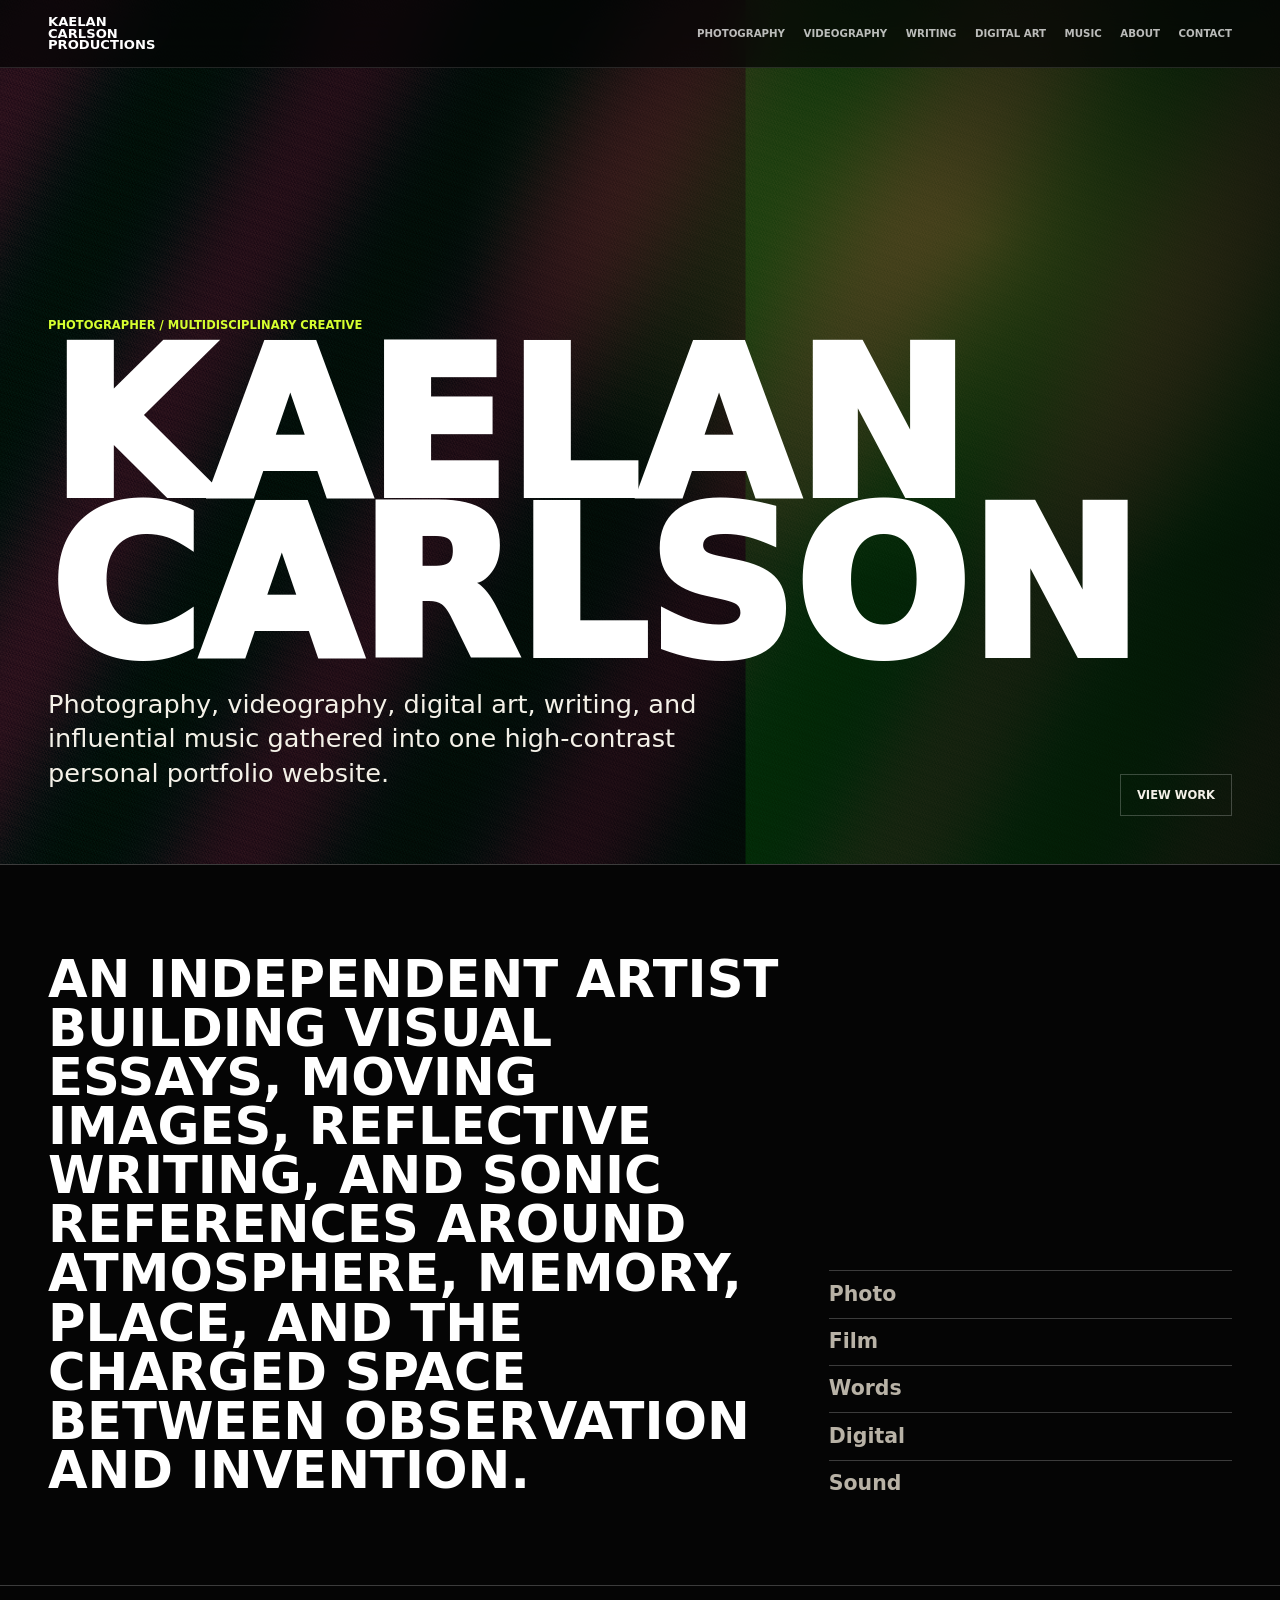
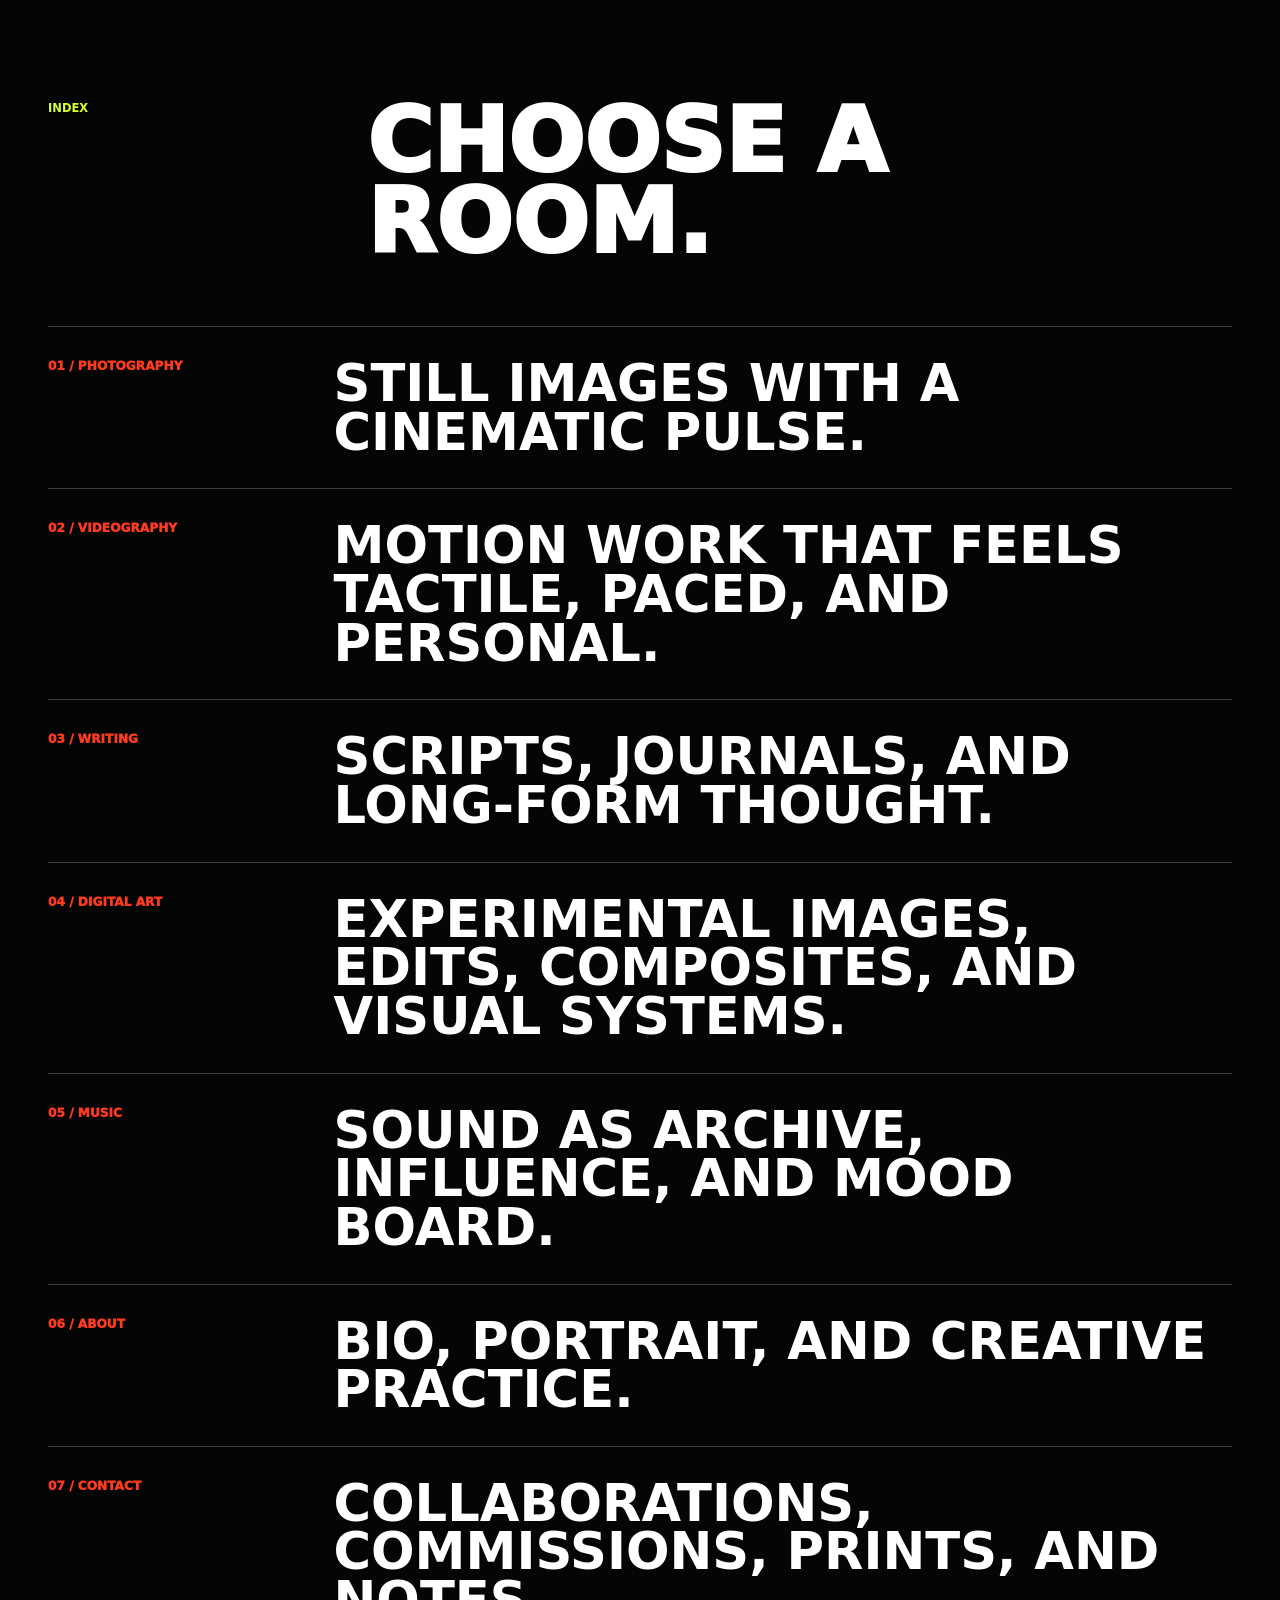
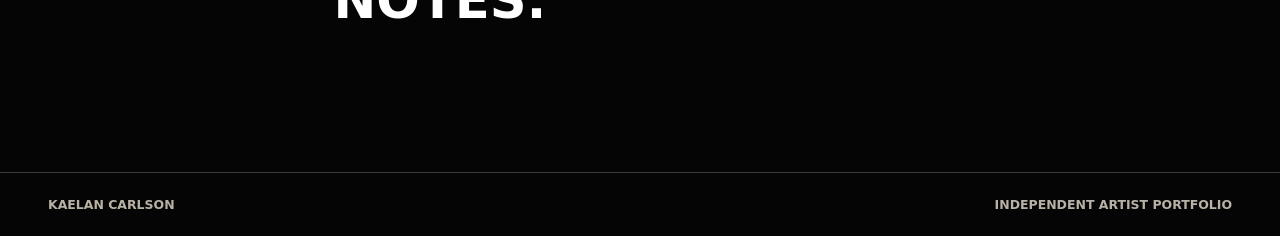
==== index.html @ 66acb4b5 "update" ====
<!doctype html>
<html lang="en">
  <head>
    <meta charset="utf-8" />
    <meta name="viewport" content="width=device-width, initial-scale=1" />
    <meta
      name="description"
      content="Portfolio of Kaelan Carlson, a photographer and multidisciplinary creative working across photography, videography, writing, and digital art."
    />
    <title>Kaelan Carlson | Portfolio</title>
    <link rel="preload" href="assets/hero.png" as="image" />
    <link rel="stylesheet" href="styles.css" />
  </head>
  <body>
    <header class="site-header" data-header>
      <a class="brand" href="index.html" aria-label="Kaelan Carlson Productions home">
        <span>Kaelan</span>
        <span>Carlson</span>
        <span>Productions</span>
      </a>
      <button class="menu-button" type="button" aria-expanded="false" aria-controls="site-nav" data-menu-button>
        <span></span>
        <span></span>
      </button>
      <nav class="site-nav" id="site-nav" data-nav>
        <a href="photography.html">Photography</a>
        <a href="videography.html">Videography</a>
        <a href="writing.html">Writing</a>
        <a href="digital-art.html">Digital Art</a>
        <a href="spotify.html">Music</a>
        <a href="about.html">About</a>
        <a href="contact.html">Contact</a>
      </nav>
    </header>

    <main>
      <section class="hero" aria-labelledby="hero-title">
        <div class="hero-image" aria-hidden="true"></div>
        <div class="hero-copy">
          <p class="kicker">Photographer / multidisciplinary creative</p>
          <h1 id="hero-title">Kaelan Carlson</h1>
          <p>
            Photography, videography, digital art, writing, and influential music gathered into one high-contrast personal portfolio website.
          </p>
        </div>
        <a class="scroll-cue" href="photography.html">View work</a>
      </section>

      <section class="intro-grid" aria-label="Creative overview">
        <p>
          An independent artist building visual essays, moving images, reflective writing, and sonic references
          around atmosphere, memory, place, and the charged space between observation and invention.
        </p>
        <div class="stat-line">
          <span>Photo</span>
          <span>Film</span>
          <span>Words</span>
          <span>Digital</span>
          <span>Sound</span>
        </div>
      </section>

      <section class="work-section" aria-labelledby="work-index-title">
        <div class="section-heading">
          <p class="kicker">Index</p>
          <h2 id="work-index-title">Choose a room.</h2>
        </div>
        <div class="page-index">
          <a href="photography.html">
            <span>01 / Photography</span>
            <strong>Still images with a cinematic pulse.</strong>
          </a>
          <a href="videography.html">
            <span>02 / Videography</span>
            <strong>Motion work that feels tactile, paced, and personal.</strong>
          </a>
          <a href="writing.html">
            <span>03 / Writing</span>
            <strong>Scripts, journals, and long-form thought.</strong>
          </a>
          <a href="digital-art.html">
            <span>04 / Digital Art</span>
            <strong>Experimental images, edits, composites, and visual systems.</strong>
          </a>
          <a href="spotify.html">
            <span>05 / Music</span>
            <strong>Sound as archive, influence, and mood board.</strong>
          </a>
          <a href="about.html">
            <span>06 / About</span>
            <strong>Bio, portrait, and creative practice.</strong>
          </a>
          <a href="contact.html">
            <span>07 / Contact</span>
            <strong>Collaborations, commissions, prints, and notes.</strong>
          </a>
        </div>
      </section>
    </main>

    <footer>
      <span>Kaelan Carlson</span>
      <span>Independent artist portfolio</span>
    </footer>

    <script src="script.js"></script>
  </body>
</html>
---- styles.css ----
:root {
  --black: #050505;
  --ink: #111111;
  --paper: #f4f1e8;
  --white: #ffffff;
  --muted: #b8b2a6;
  --acid: #d6ff2f;
  --signal: #ff3b1f;
  --blue: #2c6fff;
  --line: rgba(255, 255, 255, 0.22);
  --max: 1440px;
}

* {
  box-sizing: border-box;
}

html {
  scroll-behavior: smooth;
}

body {
  margin: 0;
  background: var(--black);
  color: var(--white);
  font-family:
    Inter, ui-sans-serif, system-ui, -apple-system, BlinkMacSystemFont, "Segoe UI", sans-serif;
  letter-spacing: 0;
}

img {
  display: block;
  max-width: 100%;
}

a {
  color: inherit;
  text-decoration: none;
}

.site-header {
  align-items: center;
  backdrop-filter: blur(18px);
  background: rgba(5, 5, 5, 0.72);
  border-bottom: 1px solid rgba(255, 255, 255, 0.12);
  display: flex;
  gap: 2rem;
  justify-content: space-between;
  left: 0;
  padding: 1rem clamp(1rem, 4vw, 3rem);
  position: fixed;
  right: 0;
  top: 0;
  z-index: 20;
}

.brand {
  display: grid;
  font-size: 0.82rem;
  font-weight: 900;
  line-height: 0.88;
  position: relative;
  text-transform: uppercase;
  z-index: 2;
}

.site-nav {
  align-items: center;
  display: flex;
  gap: clamp(0.7rem, 1.45vw, 1.45rem);
  font-size: clamp(0.64rem, 0.72vw, 0.72rem);
  font-weight: 800;
  text-transform: uppercase;
}

.site-nav a {
  opacity: 0.72;
}

.site-nav a:hover,
.site-nav a:focus-visible,
.site-nav a[aria-current="page"] {
  color: var(--acid);
  opacity: 1;
}

.menu-button {
  align-items: center;
  background: transparent;
  border: 0;
  color: var(--white);
  display: none;
  height: 2.75rem;
  justify-content: center;
  padding: 0;
  position: relative;
  width: 2.75rem;
  z-index: 2;
}

.menu-button span {
  background: currentColor;
  display: block;
  height: 2px;
  position: absolute;
  transition: transform 180ms ease;
  width: 1.4rem;
}

.menu-button span:last-child {
  transform: translateY(0.45rem);
}

.menu-button[aria-expanded="true"] span:first-child {
  transform: rotate(45deg);
}

.menu-button[aria-expanded="true"] span:last-child {
  transform: rotate(-45deg);
}

.hero {
  align-items: end;
  display: grid;
  min-height: 96vh;
  overflow: hidden;
  padding: clamp(6rem, 12vw, 10rem) clamp(1rem, 4vw, 3rem) clamp(1.5rem, 4vw, 3rem);
  position: relative;
}

.hero-image {
  background:
    linear-gradient(90deg, rgba(5, 5, 5, 0.2), rgba(5, 5, 5, 0.82)),
    url("assets/hero.png") center / cover;
  inset: 0;
  position: absolute;
  transform: scale(1.02);
}

.hero-copy {
  max-width: min(86rem, 100%);
  position: relative;
  z-index: 1;
}

.kicker,
.label {
  color: var(--acid);
  font-size: 0.72rem;
  font-weight: 900;
  margin: 0 0 1rem;
  text-transform: uppercase;
}

h1,
h2,
h3,
p {
  margin-top: 0;
}

h1 {
  font-size: clamp(4.3rem, 16vw, 15.8rem);
  font-weight: 950;
  letter-spacing: 0;
  line-height: 0.78;
  margin-bottom: 1.2rem;
  max-width: 10ch;
  text-transform: uppercase;
}

.hero-copy p:last-child {
  color: var(--paper);
  font-size: clamp(1.05rem, 2vw, 1.65rem);
  line-height: 1.35;
  max-width: 42rem;
}

.scroll-cue {
  align-self: end;
  border: 1px solid var(--line);
  bottom: clamp(1.5rem, 4vw, 3rem);
  color: var(--paper);
  font-size: 0.72rem;
  font-weight: 900;
  padding: 0.8rem 1rem;
  position: absolute;
  right: clamp(1rem, 4vw, 3rem);
  text-transform: uppercase;
  z-index: 1;
}

.page-hero {
  display: grid;
  margin-inline: auto;
  max-width: var(--max);
  min-height: 64vh;
  padding: clamp(7rem, 13vw, 12rem) clamp(1rem, 4vw, 3rem) clamp(3rem, 8vw, 7rem);
}

.page-hero h1 {
  align-self: end;
  font-size: clamp(3.6rem, 12vw, 12rem);
  max-width: 11ch;
}

.light-page {
  background: var(--paper);
  color: var(--black);
  max-width: none;
}

.intro-grid {
  border-bottom: 1px solid var(--line);
  border-top: 1px solid var(--line);
  display: grid;
  gap: 2rem;
  grid-template-columns: minmax(0, 1.3fr) minmax(18rem, 0.7fr);
  margin-inline: auto;
  max-width: var(--max);
  padding: clamp(2.5rem, 7vw, 6rem) clamp(1rem, 4vw, 3rem);
}

.intro-grid p {
  font-size: clamp(1.55rem, 4vw, 4.7rem);
  font-weight: 900;
  line-height: 0.96;
  margin: 0;
  text-transform: uppercase;
}

.stat-line {
  align-content: end;
  display: grid;
  gap: 0.75rem;
}

.stat-line span {
  border-top: 1px solid var(--line);
  color: var(--muted);
  font-size: clamp(1rem, 1.6vw, 1.4rem);
  font-weight: 800;
  padding-top: 0.65rem;
}

.work-section,
.spotify-section,
.about-section,
.contact-section {
  margin-inline: auto;
  max-width: var(--max);
  padding: clamp(4rem, 9vw, 8rem) clamp(1rem, 4vw, 3rem);
}

.page-section {
  padding-top: clamp(2.5rem, 6vw, 5rem);
}

.invert {
  background: var(--paper);
  color: var(--black);
  max-width: none;
}

.invert > * {
  margin-inline: auto;
  max-width: calc(var(--max) - 6rem);
}

.section-heading {
  display: grid;
  gap: 1rem;
  grid-template-columns: minmax(10rem, 0.35fr) minmax(0, 1fr);
  margin-bottom: clamp(2rem, 5vw, 4rem);
}

.section-heading h2,
.contact-section h2,
.about-copy h2 {
  font-size: clamp(2.25rem, 7vw, 7.4rem);
  font-weight: 950;
  line-height: 0.9;
  margin: 0;
  text-transform: uppercase;
}

.feature-panel {
  align-items: end;
  display: grid;
  gap: clamp(1rem, 4vw, 3rem);
  grid-template-columns: minmax(0, 1.2fr) minmax(20rem, 0.8fr);
}

.feature-panel.image-right {
  grid-template-columns: minmax(20rem, 0.8fr) minmax(0, 1.2fr);
}

.feature-panel img,
.writing-layout img,
.portrait-frame img {
  aspect-ratio: 16 / 11;
  height: 100%;
  object-fit: cover;
  width: 100%;
}

.feature-panel h2,
.feature-panel h3 {
  font-size: clamp(1.7rem, 4vw, 4.5rem);
  font-weight: 950;
  line-height: 0.94;
  margin-bottom: 1rem;
  text-transform: uppercase;
}

.feature-panel p:not(.label),
.about-copy p {
  color: color-mix(in srgb, currentColor 72%, transparent);
  font-size: clamp(1rem, 1.35vw, 1.22rem);
  line-height: 1.6;
}

.photo-gallery-section {
  margin-inline: auto;
  max-width: min(1800px, 100%);
  padding: clamp(3rem, 7vw, 7rem) clamp(0.75rem, 3vw, 2rem) clamp(5rem, 9vw, 8rem);
}

.photo-masonry {
  column-count: 4;
  column-gap: clamp(0.65rem, 1.4vw, 1rem);
}

.photo-card {
  background: var(--ink);
  border: 1px solid rgba(255, 255, 255, 0.16);
  break-inside: avoid;
  margin: 0 0 clamp(0.65rem, 1.4vw, 1rem);
  overflow: hidden;
}

.photo-card a {
  display: block;
}

.photo-card img {
  height: auto;
  transition:
    filter 180ms ease,
    transform 220ms ease;
  width: 100%;
}

.photo-card a:hover img,
.photo-card a:focus-visible img {
  filter: contrast(1.08);
  transform: scale(1.015);
}

.photo-card.is-empty {
  align-items: end;
  aspect-ratio: var(--ratio, 1 / 1);
  border-style: dashed;
  color: var(--muted);
  display: grid;
  padding: 0.75rem;
}

.photo-card.is-empty span {
  color: var(--acid);
  font-size: 0.72rem;
  font-weight: 950;
  text-transform: uppercase;
}

.writing-layout {
  display: grid;
  gap: clamp(1rem, 4vw, 3rem);
  grid-template-columns: minmax(0, 0.92fr) minmax(20rem, 1.08fr);
}

.writing-list {
  display: grid;
}

.writing-list article,
.music-grid article {
  border-top: 1px solid var(--line);
  padding: 1.25rem 0;
}

.writing-list span,
.music-grid span {
  color: var(--signal);
  display: block;
  font-size: 0.75rem;
  font-weight: 950;
  margin-bottom: 0.75rem;
  text-transform: uppercase;
}

.writing-list h3,
.writing-list h2,
.music-grid h2,
.music-grid h3 {
  font-size: clamp(1.35rem, 2.4vw, 2.65rem);
  font-weight: 950;
  line-height: 1;
  margin: 0;
  text-transform: uppercase;
}

.art-grid {
  display: grid;
  gap: clamp(0.75rem, 2vw, 1.25rem);
  grid-template-columns: repeat(3, minmax(0, 1fr));
}

.art-grid article {
  background: var(--ink);
  border: 1px solid var(--line);
  overflow: hidden;
  position: relative;
}

.art-grid article:first-child {
  grid-column: span 2;
  grid-row: span 2;
}

.art-grid img {
  aspect-ratio: 1;
  height: 100%;
  object-fit: cover;
  width: 100%;
}

.art-grid span {
  background: var(--black);
  color: var(--acid);
  font-size: 0.72rem;
  font-weight: 950;
  left: 0.75rem;
  line-height: 1;
  padding: 0.45rem 0.5rem;
  position: absolute;
  text-transform: uppercase;
  top: 0.75rem;
}

.page-index {
  display: grid;
}

.page-index a {
  border-top: 1px solid var(--line);
  display: grid;
  gap: 1rem;
  grid-template-columns: minmax(10rem, 0.3fr) minmax(0, 1fr);
  padding: clamp(1rem, 3vw, 2rem) 0;
}

.page-index span {
  color: var(--signal);
  font-size: 0.76rem;
  font-weight: 950;
  text-transform: uppercase;
}

.page-index strong {
  font-size: clamp(1.7rem, 4vw, 4.8rem);
  line-height: 0.95;
  text-transform: uppercase;
}

.page-index a:hover strong,
.page-index a:focus-visible strong {
  color: var(--acid);
}

.spotify-section {
  border-top: 1px solid var(--line);
}

.music-grid {
  display: grid;
  gap: 1rem;
  grid-template-columns: repeat(3, minmax(0, 1fr));
}

.music-grid article {
  background: var(--white);
  color: var(--black);
  min-height: 22rem;
  padding: 1.25rem;
  position: relative;
}

.music-grid a {
  border-top: 1px solid rgba(0, 0, 0, 0.22);
  bottom: 1.25rem;
  color: var(--blue);
  font-size: 0.78rem;
  font-weight: 950;
  left: 1.25rem;
  padding-top: 0.8rem;
  position: absolute;
  right: 1.25rem;
  text-transform: uppercase;
}

.spotify-library {
  display: grid;
  gap: clamp(3rem, 7vw, 6rem);
}

.spotify-group {
  display: grid;
  gap: clamp(1.25rem, 3vw, 2.5rem);
  grid-template-columns: minmax(10rem, 0.35fr) minmax(0, 1fr);
}

.spotify-group h2 {
  font-size: clamp(2.25rem, 7vw, 7rem);
  font-weight: 950;
  line-height: 0.9;
  margin: 0;
  text-transform: uppercase;
}

.spotify-links {
  display: grid;
  gap: 0.8rem;
  grid-template-columns: repeat(5, minmax(0, 1fr));
}

.spotify-links.compact {
  grid-template-columns: repeat(5, minmax(0, 1fr));
}

.spotify-links a {
  aspect-ratio: 1;
  background: var(--white);
  color: var(--black);
  display: grid;
  min-width: 0;
  padding: 1rem;
  position: relative;
}

.spotify-links a:hover,
.spotify-links a:focus-visible {
  background: var(--acid);
}

.spotify-links span {
  color: var(--signal);
  font-size: 0.7rem;
  font-weight: 950;
  text-transform: uppercase;
}

.spotify-links strong {
  align-self: end;
  font-size: clamp(1rem, 1.8vw, 1.9rem);
  line-height: 0.95;
  overflow-wrap: anywhere;
  text-transform: uppercase;
}

.spotify-cover-grid {
  display: grid;
  gap: clamp(0.8rem, 1.8vw, 1.15rem);
  grid-template-columns: repeat(5, minmax(0, 1fr));
}

.spotify-cover-grid a {
  background: var(--white);
  color: var(--black);
  display: grid;
  gap: 0.8rem;
  min-width: 0;
  padding: 0.7rem;
}

.spotify-cover-grid a:hover,
.spotify-cover-grid a:focus-visible {
  background: var(--acid);
}

.spotify-cover-grid img {
  aspect-ratio: 1;
  height: auto;
  object-fit: cover;
  width: 100%;
}

.spotify-cover-grid span {
  color: var(--signal);
  font-size: 0.7rem;
  font-weight: 950;
  text-transform: uppercase;
}

.spotify-cover-grid strong {
  font-size: clamp(1rem, 1.45vw, 1.5rem);
  line-height: 0.95;
  overflow-wrap: anywhere;
  text-transform: uppercase;
}

.youtube-grid {
  display: grid;
  gap: clamp(0.8rem, 1.8vw, 1.15rem);
  grid-template-columns: repeat(2, minmax(0, 1fr));
}

.youtube-grid a {
  background: var(--white);
  color: var(--black);
  display: grid;
  gap: 0.8rem;
  min-width: 0;
  padding: 0.7rem;
}

.youtube-grid a:hover,
.youtube-grid a:focus-visible {
  background: var(--acid);
}

.youtube-thumbnail {
  aspect-ratio: 7 / 5;
  background: var(--black);
  overflow: hidden;
}

.youtube-thumbnail img {
  height: 100%;
  object-fit: cover;
  width: 100%;
}

.video-placeholder {
  align-items: end;
  background:
    linear-gradient(135deg, rgba(214, 255, 47, 0.88), transparent 38%),
    linear-gradient(315deg, rgba(255, 59, 31, 0.84), transparent 42%),
    var(--black);
  display: grid;
  padding: 0.75rem;
}

.video-placeholder span {
  color: var(--white);
}

.youtube-grid span {
  color: var(--signal);
  font-size: 0.7rem;
  font-weight: 950;
  text-transform: uppercase;
}

.youtube-grid strong {
  font-size: clamp(1rem, 1.45vw, 1.5rem);
  line-height: 0.95;
  overflow-wrap: anywhere;
  text-transform: uppercase;
}

.about-section {
  align-items: center;
  border-top: 1px solid var(--line);
  display: grid;
  gap: clamp(1.5rem, 5vw, 5rem);
  grid-template-columns: minmax(0, 0.78fr) minmax(20rem, 1.22fr);
}

.portrait-frame {
  background: var(--paper);
  padding: clamp(0.8rem, 2vw, 1.4rem);
}

.portrait-frame img {
  aspect-ratio: 4 / 5;
}

.contact-section {
  min-height: 74vh;
}

.standalone-contact {
  align-content: end;
  display: grid;
  min-height: calc(100vh - 4rem);
  padding-top: clamp(7rem, 13vw, 12rem);
}

.contact-section h2 {
  max-width: 13ch;
}

.standalone-contact h1 {
  font-size: clamp(3rem, 9vw, 9.5rem);
  max-width: 13ch;
}

.contact-actions {
  display: grid;
  gap: 0;
  margin-top: clamp(2rem, 6vw, 5rem);
}

.contact-actions a {
  border-top: 1px solid var(--line);
  font-size: clamp(1.4rem, 4vw, 4.6rem);
  font-weight: 950;
  line-height: 0.95;
  overflow-wrap: anywhere;
  padding: 1rem 0;
  text-transform: uppercase;
}

.contact-actions a:hover,
.contact-actions a:focus-visible {
  color: var(--acid);
}

footer {
  border-top: 1px solid var(--line);
  color: var(--muted);
  display: flex;
  font-size: 0.78rem;
  font-weight: 800;
  justify-content: space-between;
  padding: 1.5rem clamp(1rem, 4vw, 3rem);
  text-transform: uppercase;
}

@media (max-width: 860px) {
  .menu-button {
    display: inline-flex;
  }

  .site-nav {
    background: var(--black);
    border-bottom: 1px solid var(--line);
    display: grid;
    gap: 0;
    left: 0;
    padding: 4.6rem 1rem 1rem;
    position: fixed;
    right: 0;
    top: 0;
    transform: translateY(-110%);
    transition: transform 220ms ease;
    z-index: 1;
  }

  .site-nav.is-open {
    transform: translateY(0);
  }

  .site-nav a {
    border-top: 1px solid var(--line);
    font-size: 1.25rem;
    padding: 1rem 0;
  }

  .intro-grid,
  .section-heading,
  .page-index a,
  .feature-panel,
  .feature-panel.image-right,
  .writing-layout,
  .about-section {
    grid-template-columns: 1fr;
  }

  .feature-panel.image-right img {
    order: -1;
  }

  .music-grid {
    grid-template-columns: 1fr;
  }

  .spotify-group {
    grid-template-columns: 1fr;
  }

  .spotify-links,
  .spotify-links.compact,
  .spotify-cover-grid,
  .youtube-grid {
    grid-template-columns: repeat(2, minmax(0, 1fr));
  }

  .art-grid {
    grid-template-columns: repeat(2, minmax(0, 1fr));
  }

  .music-grid article {
    min-height: 17rem;
  }

  .photo-masonry {
    column-count: 2;
  }

  .scroll-cue {
    display: none;
  }
}

@media (max-width: 540px) {
  .hero {
    min-height: 92vh;
  }

  h1 {
    font-size: clamp(3.7rem, 22vw, 6.8rem);
  }

  .contact-actions a {
    font-size: clamp(1.16rem, 9vw, 2.9rem);
  }

  .art-grid {
    grid-template-columns: 1fr;
  }

  .photo-masonry {
    column-count: 1;
  }

  .spotify-links,
  .spotify-links.compact,
  .spotify-cover-grid,
  .youtube-grid {
    grid-template-columns: 1fr;
  }

  .art-grid article:first-child {
    grid-column: auto;
    grid-row: auto;
  }

  footer {
    display: grid;
    gap: 0.5rem;
  }
}
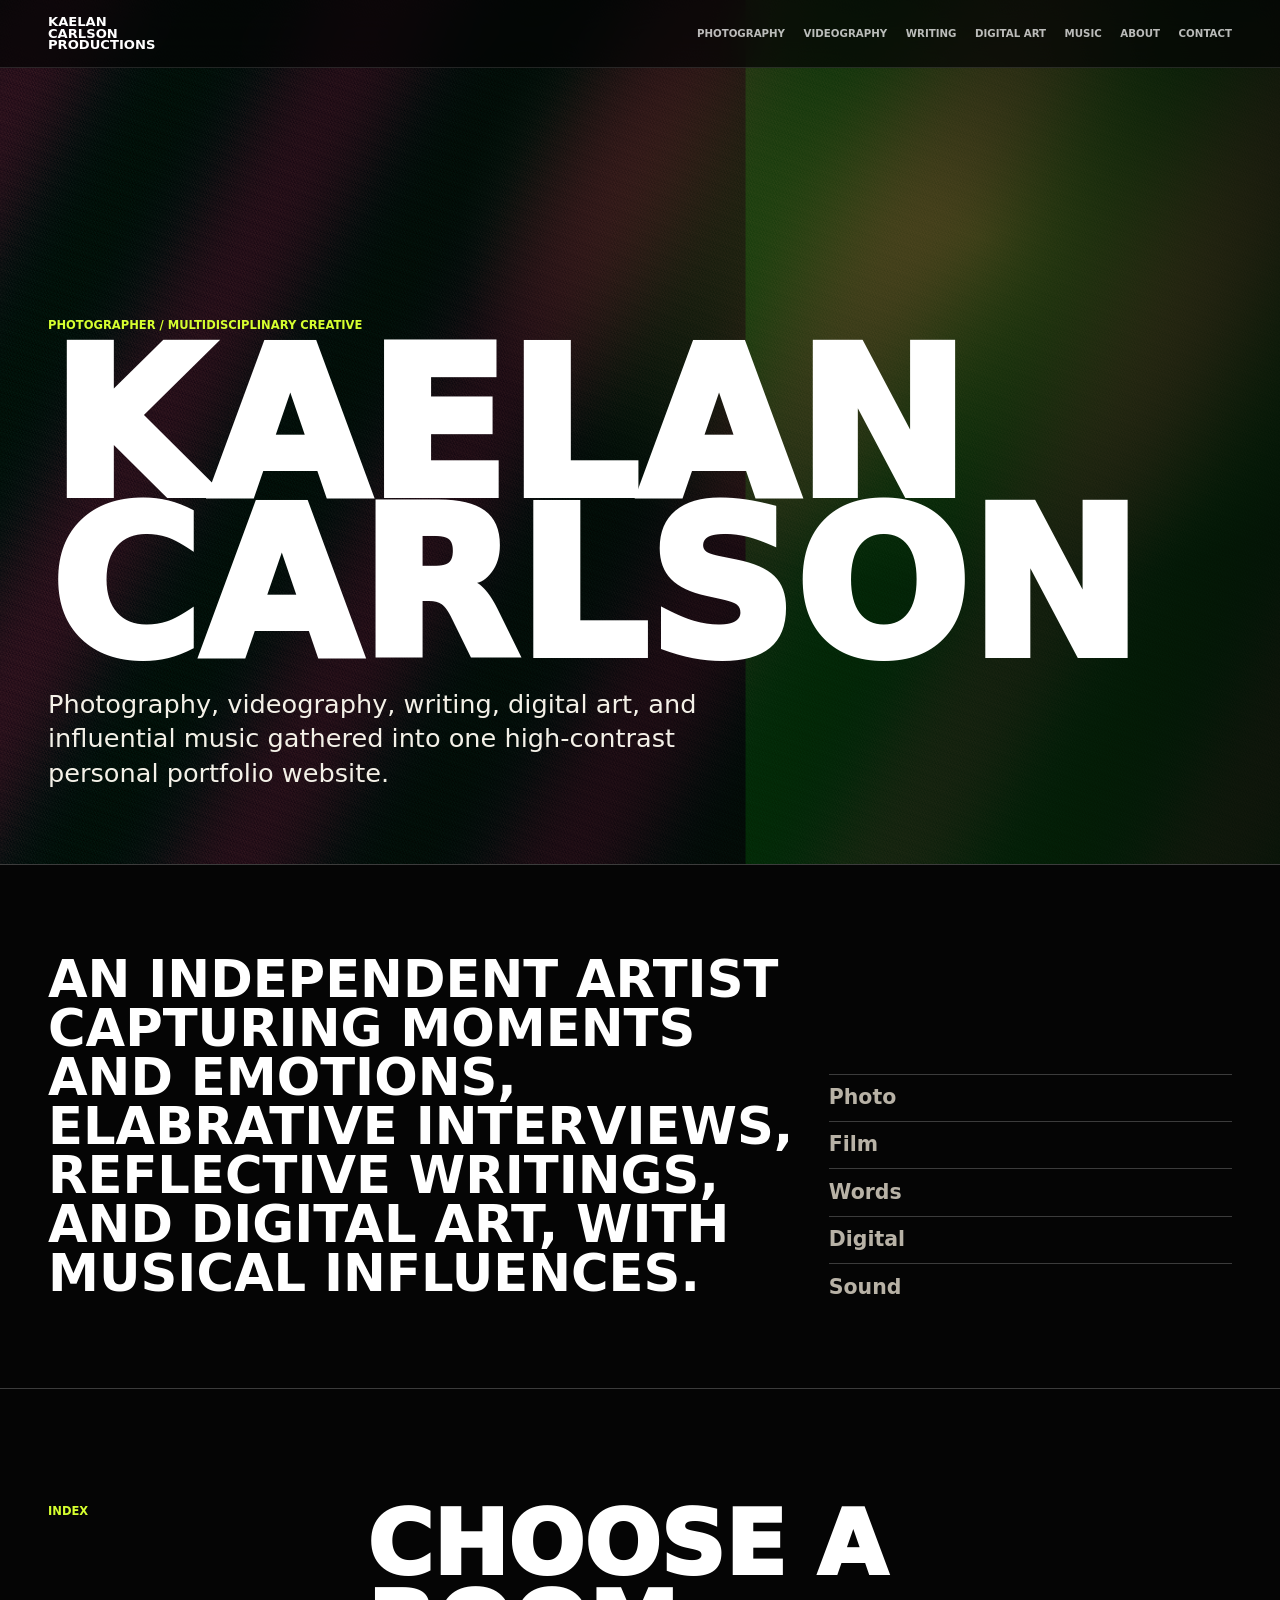
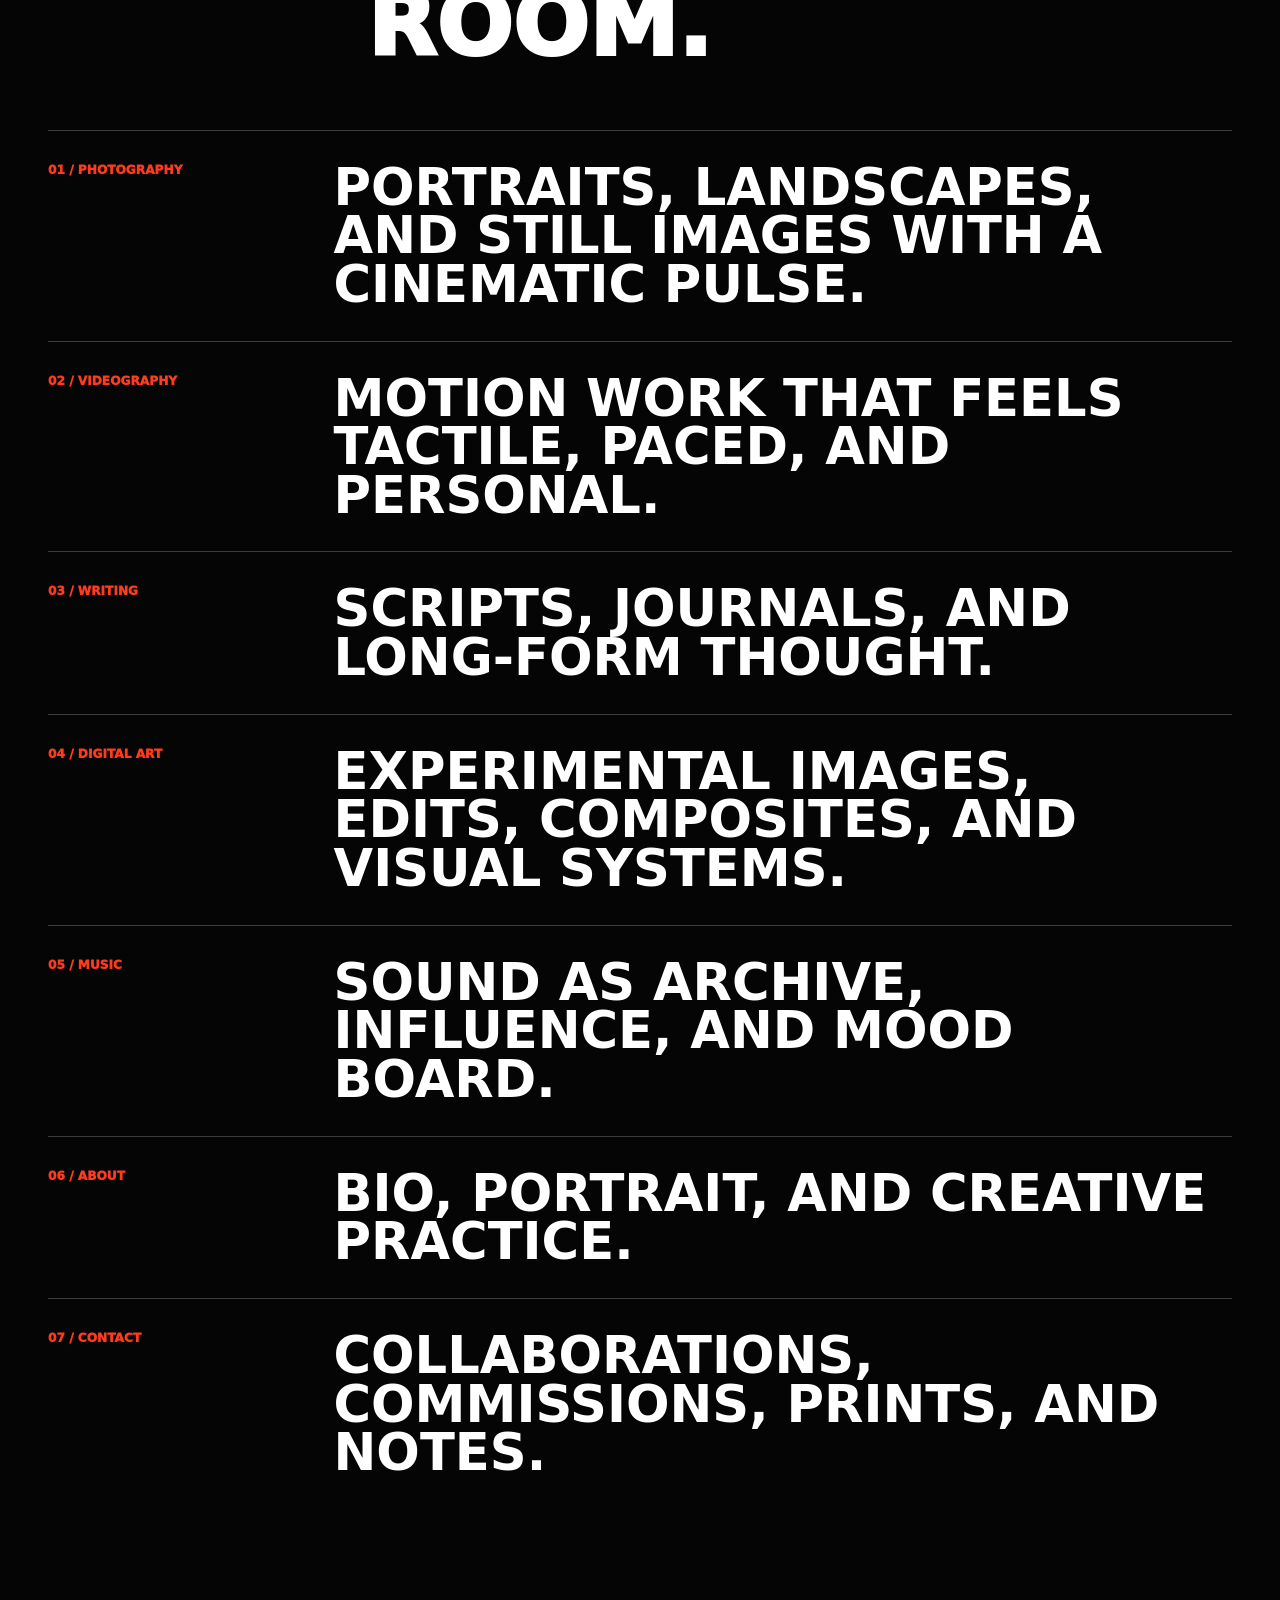
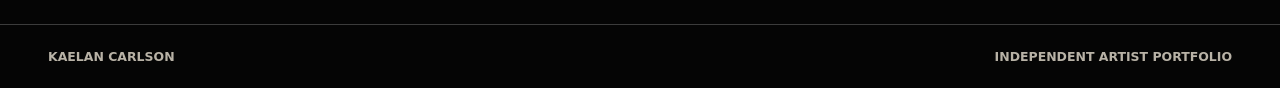
==== commit cf88cd43: "update" ====
--- a/index.html
+++ b/index.html
@@ -40,16 +40,14 @@
           <p class="kicker">Photographer / multidisciplinary creative</p>
           <h1 id="hero-title">Kaelan Carlson</h1>
           <p>
-            Photography, videography, digital art, writing, and influential music gathered into one high-contrast personal portfolio website.
+            Photography, videography, writing, digital art, and influential music gathered into one high-contrast personal portfolio website.
           </p>
         </div>
-        <a class="scroll-cue" href="photography.html">View work</a>
       </section>
 
       <section class="intro-grid" aria-label="Creative overview">
         <p>
-          An independent artist building visual essays, moving images, reflective writing, and sonic references
-          around atmosphere, memory, place, and the charged space between observation and invention.
+          An independent artist capturing moments and emotions, elabrative interviews, reflective writings, and digital art, with musical influences.
         </p>
         <div class="stat-line">
           <span>Photo</span>
@@ -68,7 +66,7 @@
         <div class="page-index">
           <a href="photography.html">
             <span>01 / Photography</span>
-            <strong>Still images with a cinematic pulse.</strong>
+            <strong>Portraits, landscapes, and still images with a cinematic pulse.</strong>
           </a>
           <a href="videography.html">
             <span>02 / Videography</span>
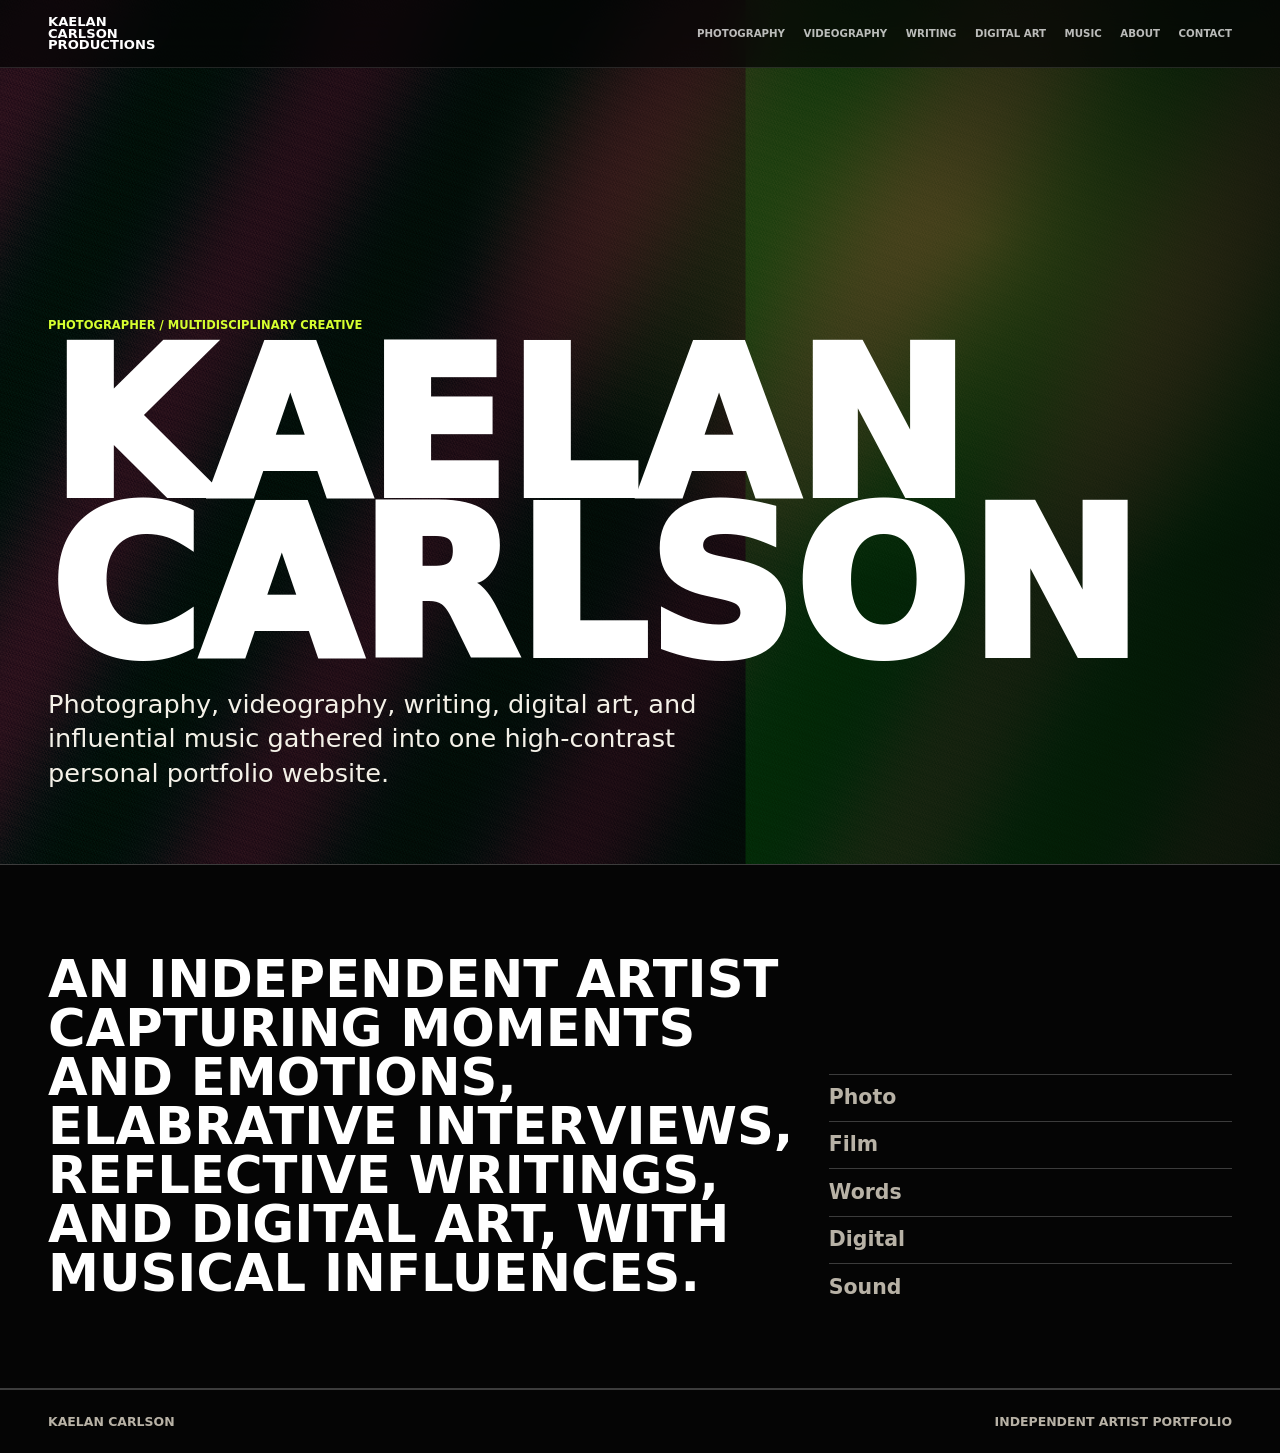
==== commit 327df86f: "update" ====
--- a/index.html
+++ b/index.html
@@ -57,45 +57,8 @@
           <span>Sound</span>
         </div>
       </section>
-
-      <section class="work-section" aria-labelledby="work-index-title">
-        <div class="section-heading">
-          <p class="kicker">Index</p>
-          <h2 id="work-index-title">Choose a room.</h2>
-        </div>
-        <div class="page-index">
-          <a href="photography.html">
-            <span>01 / Photography</span>
-            <strong>Portraits, landscapes, and still images with a cinematic pulse.</strong>
-          </a>
-          <a href="videography.html">
-            <span>02 / Videography</span>
-            <strong>Motion work that feels tactile, paced, and personal.</strong>
-          </a>
-          <a href="writing.html">
-            <span>03 / Writing</span>
-            <strong>Scripts, journals, and long-form thought.</strong>
-          </a>
-          <a href="digital-art.html">
-            <span>04 / Digital Art</span>
-            <strong>Experimental images, edits, composites, and visual systems.</strong>
-          </a>
-          <a href="spotify.html">
-            <span>05 / Music</span>
-            <strong>Sound as archive, influence, and mood board.</strong>
-          </a>
-          <a href="about.html">
-            <span>06 / About</span>
-            <strong>Bio, portrait, and creative practice.</strong>
-          </a>
-          <a href="contact.html">
-            <span>07 / Contact</span>
-            <strong>Collaborations, commissions, prints, and notes.</strong>
-          </a>
-        </div>
-      </section>
     </main>
-
+    
     <footer>
       <span>Kaelan Carlson</span>
       <span>Independent artist portfolio</span>
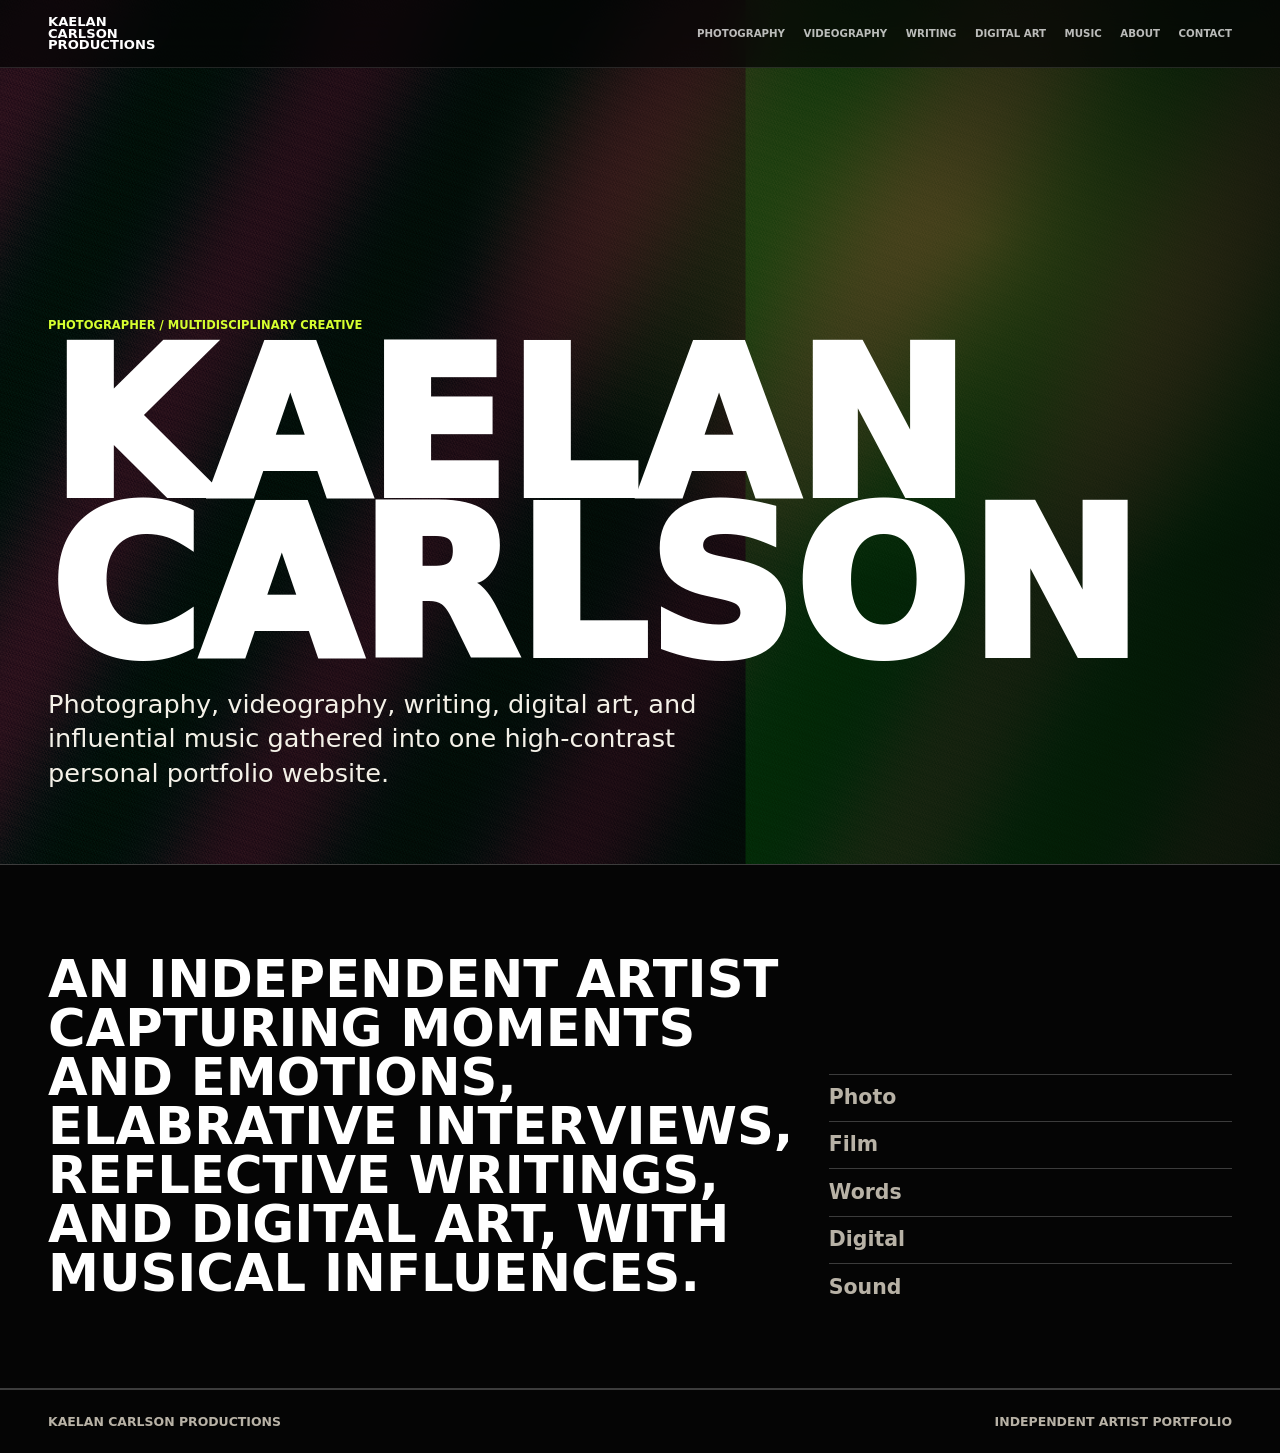
==== commit 3eeb6b97: "update" ====
--- a/index.html
+++ b/index.html
@@ -7,7 +7,7 @@
       name="description"
       content="Portfolio of Kaelan Carlson, a photographer and multidisciplinary creative working across photography, videography, writing, and digital art."
     />
-    <title>Kaelan Carlson | Portfolio</title>
+    <title>Kaelan Carlson Productions | Home</title>
     <link rel="preload" href="assets/hero.png" as="image" />
     <link rel="stylesheet" href="styles.css" />
   </head>
@@ -58,9 +58,9 @@
         </div>
       </section>
     </main>
-    
+
     <footer>
-      <span>Kaelan Carlson</span>
+      <span>Kaelan Carlson Productions</span>
       <span>Independent artist portfolio</span>
     </footer>
 
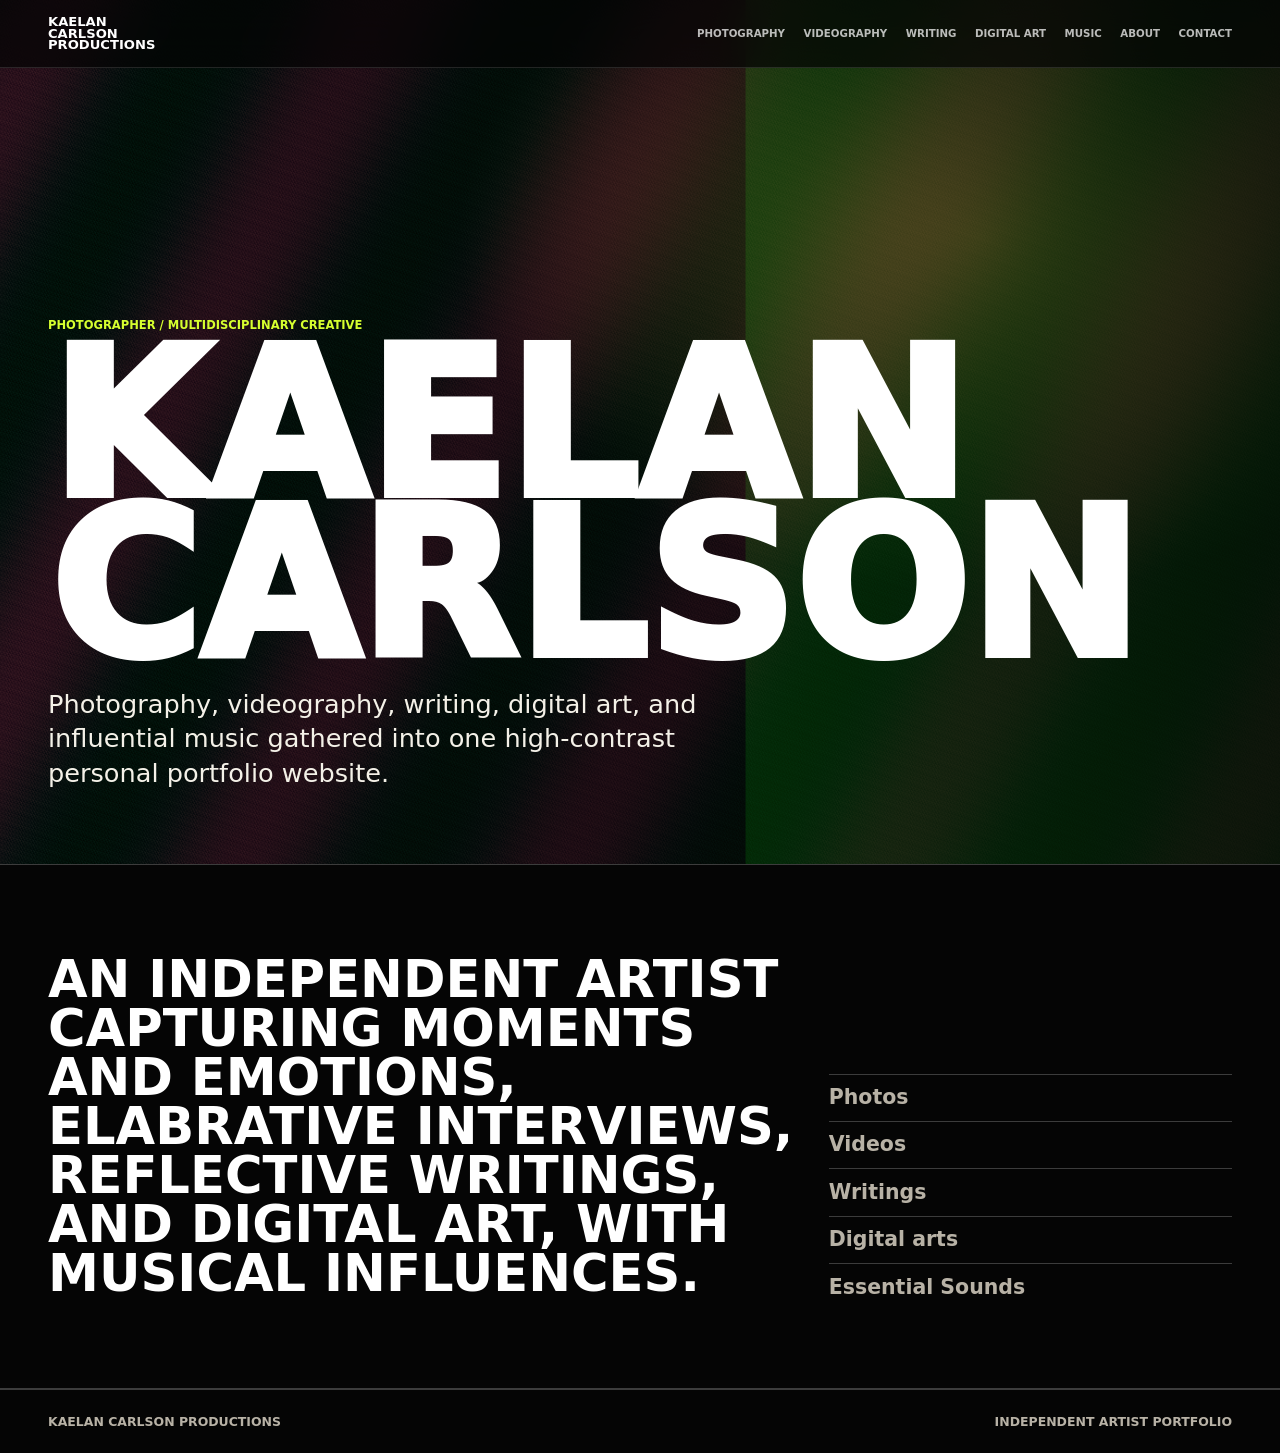
==== commit 53bcb310: "updates" ====
--- a/index.html
+++ b/index.html
@@ -50,11 +50,11 @@
           An independent artist capturing moments and emotions, elabrative interviews, reflective writings, and digital art, with musical influences.
         </p>
         <div class="stat-line">
-          <span>Photo</span>
-          <span>Film</span>
-          <span>Words</span>
-          <span>Digital</span>
-          <span>Sound</span>
+          <span>Photos</span>
+          <span>Videos</span>
+          <span>Writings</span>
+          <span>Digital arts</span>
+          <span>Essential Sounds</span>
         </div>
       </section>
     </main>
--- a/styles.css
+++ b/styles.css
@@ -245,6 +245,10 @@
 
 .work-section,
 .spotify-section,
+.video-link-section,
+.screenplay-section,
+.journals-section,
+.think-pieces-section,
 .about-section,
 .contact-section {
   margin-inline: auto;
@@ -480,6 +484,63 @@
 
 .spotify-section {
   border-top: 1px solid var(--line);
+}
+
+.video-link-section {
+  border-top: 1px solid var(--line);
+}
+
+.screenplay-section {
+  border-top: 1px solid var(--line);
+}
+
+.journals-section {
+  border-top: 1px solid var(--line);
+}
+
+.think-pieces-section {
+  border-top: 1px solid var(--line);
+}
+
+.think-piece-grid {
+  display: grid;
+  gap: 1rem;
+  grid-template-columns: repeat(3, minmax(0, 1fr));
+}
+
+.think-piece-grid a {
+  background: var(--paper);
+  color: var(--black);
+  display: grid;
+  gap: 0.8rem;
+  padding: 1rem;
+}
+
+.think-piece-grid a:hover,
+.think-piece-grid a:focus-visible {
+  background: var(--acid);
+}
+
+.think-piece-grid img {
+  aspect-ratio: 8.5 / 11;
+  background: var(--white);
+  height: auto;
+  object-fit: cover;
+  width: 100%;
+}
+
+.think-piece-grid span {
+  color: var(--signal);
+  font-size: 0.7rem;
+  font-weight: 950;
+  text-transform: uppercase;
+}
+
+.think-piece-grid strong {
+  font-size: clamp(1.2rem, 2vw, 2.1rem);
+  line-height: 0.95;
+  overflow-wrap: anywhere;
+  text-transform: uppercase;
 }
 
 .music-grid {
@@ -793,7 +854,8 @@
   .spotify-links,
   .spotify-links.compact,
   .spotify-cover-grid,
-  .youtube-grid {
+  .youtube-grid,
+  .think-piece-grid {
     grid-template-columns: repeat(2, minmax(0, 1fr));
   }
 
@@ -838,7 +900,8 @@
   .spotify-links,
   .spotify-links.compact,
   .spotify-cover-grid,
-  .youtube-grid {
+  .youtube-grid,
+  .think-piece-grid {
     grid-template-columns: 1fr;
   }
 
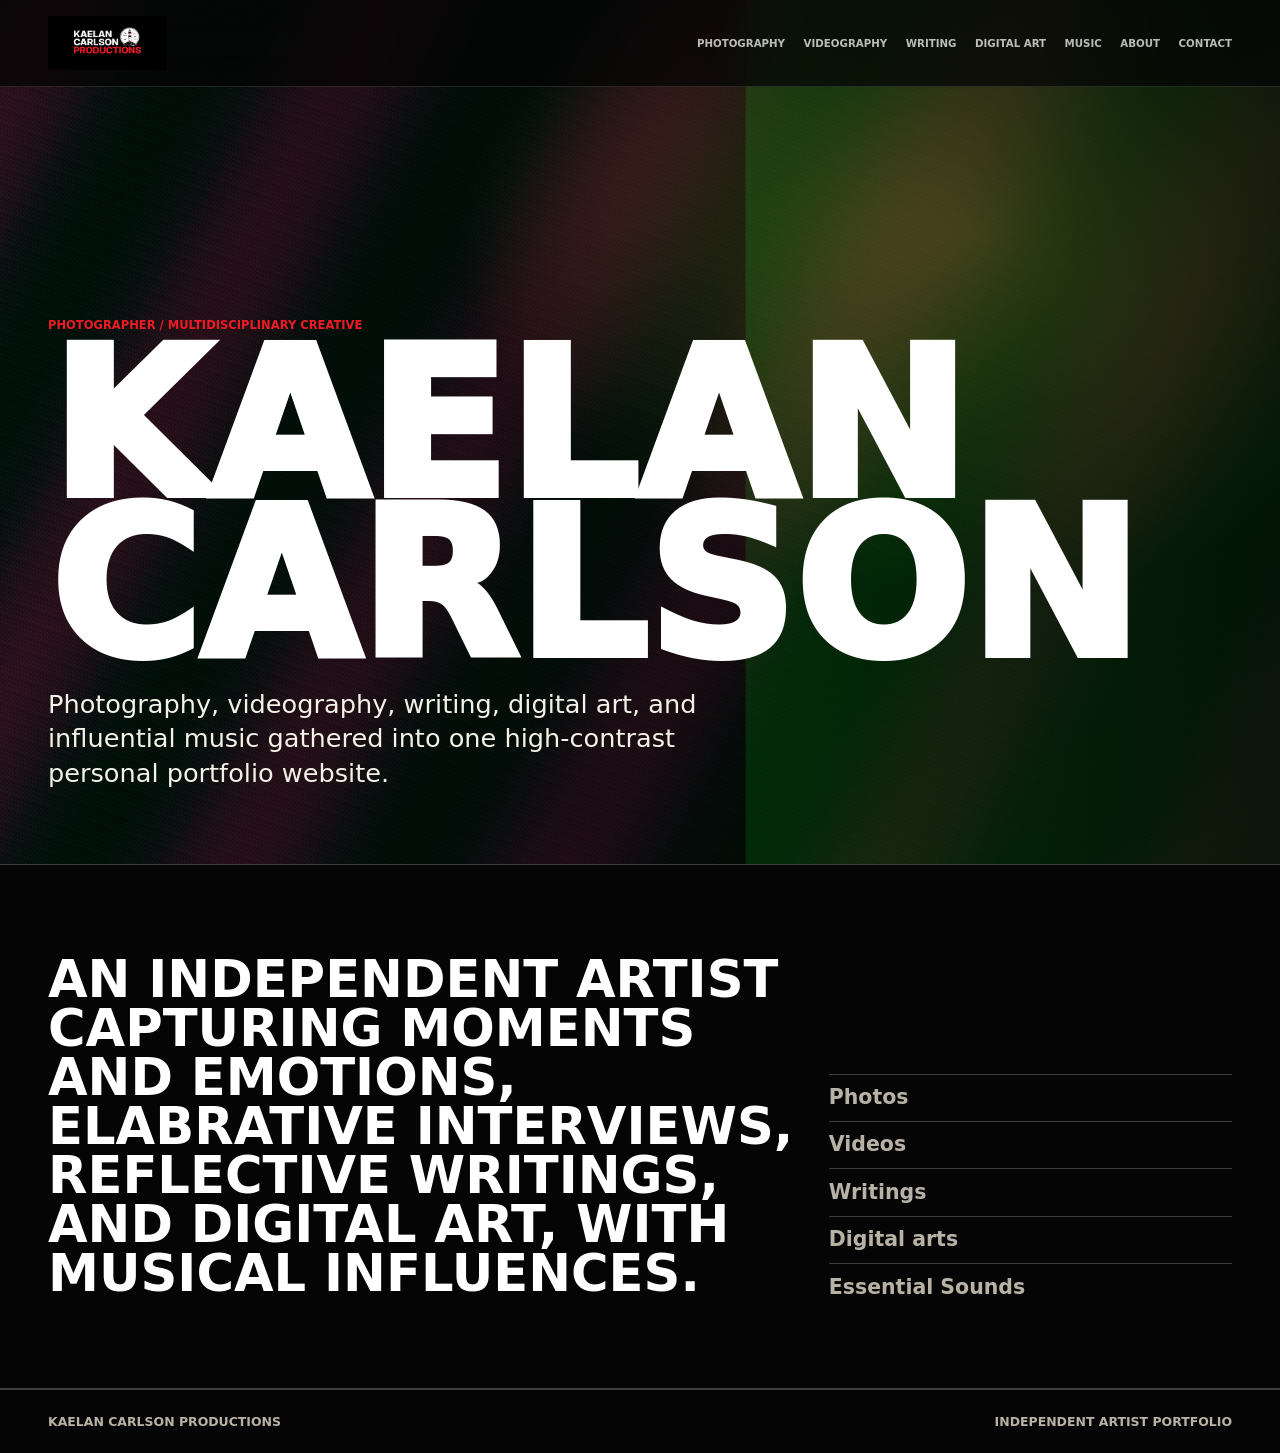
==== commit a88a739b: "update" ====
--- a/index.html
+++ b/index.html
@@ -14,9 +14,7 @@
   <body>
     <header class="site-header" data-header>
       <a class="brand" href="index.html" aria-label="Kaelan Carlson Productions home">
-        <span>Kaelan</span>
-        <span>Carlson</span>
-        <span>Productions</span>
+        <img src="assets/KCP.png" alt="Kaelan Carlson Productions" />
       </a>
       <button class="menu-button" type="button" aria-expanded="false" aria-controls="site-nav" data-menu-button>
         <span></span>
--- a/styles.css
+++ b/styles.css
@@ -4,7 +4,7 @@
   --paper: #f4f1e8;
   --white: #ffffff;
   --muted: #b8b2a6;
-  --acid: #d6ff2f;
+  --acid: #ed1c24;
   --signal: #ff3b1f;
   --blue: #2c6fff;
   --line: rgba(255, 255, 255, 0.22);
@@ -55,13 +55,20 @@
 }
 
 .brand {
-  display: grid;
-  font-size: 0.82rem;
-  font-weight: 900;
-  line-height: 0.88;
+  display: block;
   position: relative;
-  text-transform: uppercase;
   z-index: 2;
+}
+
+.brand img {
+  display: block;
+  height: clamp(2rem, 4.5vw, 3.4rem);
+  width: auto;
+}
+
+.brand:hover,
+.brand:focus-visible {
+  filter: drop-shadow(0 0 0.9rem rgba(237, 28, 36, 0.7));
 }
 
 .site-nav {
@@ -377,6 +384,97 @@
   text-transform: uppercase;
 }
 
+.has-photo-viewer {
+  overflow: hidden;
+}
+
+.photo-viewer {
+  align-items: center;
+  background: rgba(0, 0, 0, 0.94);
+  display: grid;
+  inset: 0;
+  justify-items: center;
+  opacity: 0;
+  padding: clamp(1rem, 4vw, 3rem);
+  pointer-events: none;
+  position: fixed;
+  transition: opacity 180ms ease;
+  z-index: 60;
+}
+
+.photo-viewer.is-open {
+  opacity: 1;
+  pointer-events: auto;
+}
+
+.photo-viewer__image {
+  max-height: 88vh;
+  max-width: min(92vw, 1600px);
+  object-fit: contain;
+}
+
+.photo-viewer button {
+  align-items: center;
+  background: rgba(237, 28, 36, 0.86);
+  border: 1px solid rgba(255, 255, 255, 0.2);
+  color: var(--white);
+  cursor: pointer;
+  display: flex;
+  font: inherit;
+  font-size: 2rem;
+  font-weight: 900;
+  height: 3.25rem;
+  justify-content: center;
+  line-height: 1;
+  position: fixed;
+  transition:
+    background 180ms ease,
+    transform 180ms ease;
+  width: 3.25rem;
+  z-index: 61;
+}
+
+.photo-viewer button:hover,
+.photo-viewer button:focus-visible {
+  background: var(--acid);
+  transform: scale(1.04);
+}
+
+.photo-viewer__close {
+  right: clamp(1rem, 3vw, 2rem);
+  top: clamp(1rem, 3vw, 2rem);
+}
+
+.photo-viewer__nav--prev {
+  left: clamp(1rem, 3vw, 2rem);
+  top: 50%;
+  transform: translateY(-50%);
+}
+
+.photo-viewer__nav--next {
+  right: clamp(1rem, 3vw, 2rem);
+  top: 50%;
+  transform: translateY(-50%);
+}
+
+.photo-viewer__nav--prev:hover,
+.photo-viewer__nav--prev:focus-visible,
+.photo-viewer__nav--next:hover,
+.photo-viewer__nav--next:focus-visible {
+  transform: translateY(-50%) scale(1.04);
+}
+
+.photo-viewer__count {
+  bottom: clamp(1rem, 3vw, 2rem);
+  color: var(--muted);
+  font-size: 0.72rem;
+  font-weight: 950;
+  left: 50%;
+  position: fixed;
+  text-transform: uppercase;
+  transform: translateX(-50%);
+}
+
 .writing-layout {
   display: grid;
   gap: clamp(1rem, 4vw, 3rem);
@@ -415,27 +513,26 @@
 }
 
 .art-grid {
-  display: grid;
+  columns: 3 18rem;
   gap: clamp(0.75rem, 2vw, 1.25rem);
-  grid-template-columns: repeat(3, minmax(0, 1fr));
 }
 
 .art-grid article {
   background: var(--ink);
   border: 1px solid var(--line);
+  break-inside: avoid;
+  margin: 0 0 clamp(0.75rem, 2vw, 1.25rem);
   overflow: hidden;
   position: relative;
 }
 
 .art-grid article:first-child {
-  grid-column: span 2;
-  grid-row: span 2;
+  grid-column: auto;
+  grid-row: auto;
 }
 
 .art-grid img {
-  aspect-ratio: 1;
-  height: 100%;
-  object-fit: cover;
+  height: auto;
   width: 100%;
 }
 
@@ -859,10 +956,6 @@
     grid-template-columns: repeat(2, minmax(0, 1fr));
   }
 
-  .art-grid {
-    grid-template-columns: repeat(2, minmax(0, 1fr));
-  }
-
   .music-grid article {
     min-height: 17rem;
   }
@@ -887,10 +980,6 @@
 
   .contact-actions a {
     font-size: clamp(1.16rem, 9vw, 2.9rem);
-  }
-
-  .art-grid {
-    grid-template-columns: 1fr;
   }
 
   .photo-masonry {
@@ -905,11 +994,6 @@
     grid-template-columns: 1fr;
   }
 
-  .art-grid article:first-child {
-    grid-column: auto;
-    grid-row: auto;
-  }
-
   footer {
     display: grid;
     gap: 0.5rem;
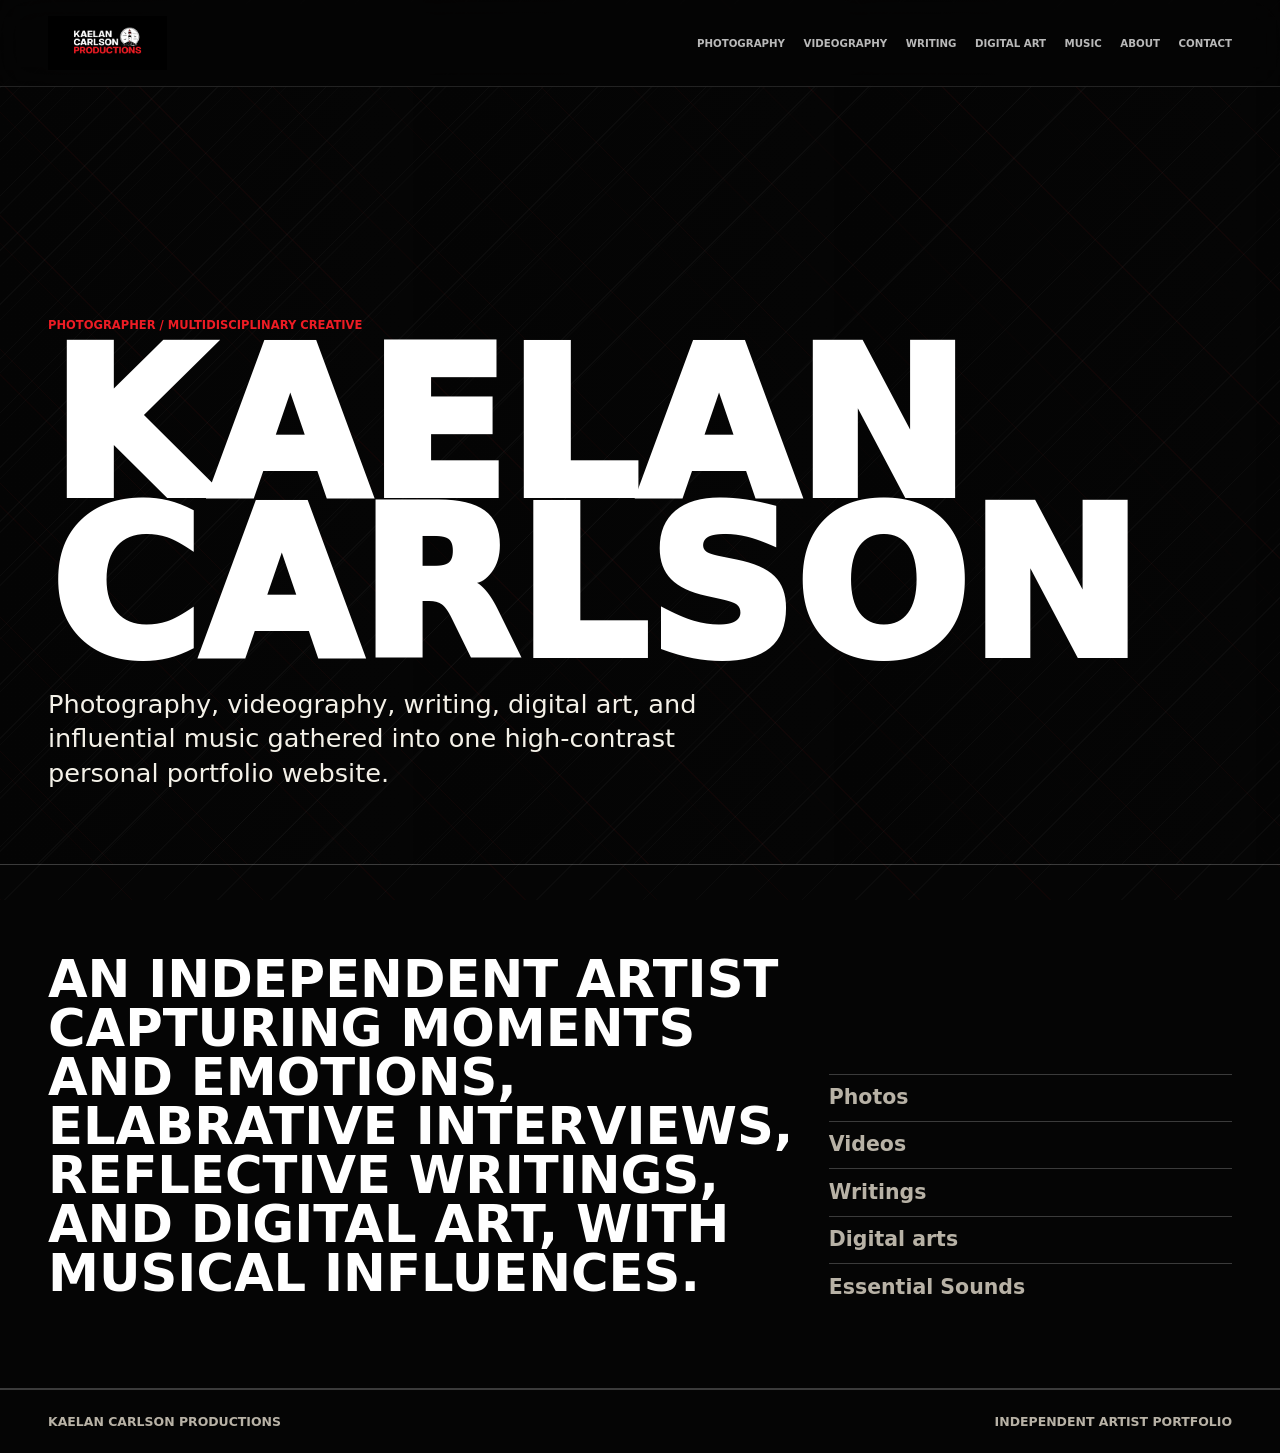
==== commit d35ba275: "update" ====
--- a/index.html
+++ b/index.html
@@ -11,7 +11,7 @@
     <link rel="preload" href="assets/hero.png" as="image" />
     <link rel="stylesheet" href="styles.css" />
   </head>
-  <body>
+  <body class="home-page">
     <header class="site-header" data-header>
       <a class="brand" href="index.html" aria-label="Kaelan Carlson Productions home">
         <img src="assets/KCP.png" alt="Kaelan Carlson Productions" />
--- a/styles.css
+++ b/styles.css
@@ -26,6 +26,89 @@
   font-family:
     Inter, ui-sans-serif, system-ui, -apple-system, BlinkMacSystemFont, "Segoe UI", sans-serif;
   letter-spacing: 0;
+  min-height: 100vh;
+  overflow-x: hidden;
+  position: relative;
+  --page-pattern:
+    linear-gradient(rgba(255, 255, 255, 0.1) 1px, transparent 1px),
+    linear-gradient(90deg, rgba(255, 255, 255, 0.1) 1px, transparent 1px);
+  --page-pattern-size: 4rem 4rem;
+}
+
+body::before {
+  background-image: var(--page-pattern);
+  background-position: center;
+  background-size: var(--page-pattern-size);
+  content: "";
+  inset: 0;
+  opacity: 0.25;
+  pointer-events: none;
+  position: fixed;
+  z-index: 0;
+}
+
+main,
+footer {
+  position: relative;
+  z-index: 1;
+}
+
+.home-page {
+  --page-pattern:
+    repeating-linear-gradient(135deg, rgba(255, 255, 255, 0.12) 0 1px, transparent 1px 2.35rem),
+    repeating-linear-gradient(45deg, rgba(237, 28, 36, 0.18) 0 1px, transparent 1px 5.8rem);
+  --page-pattern-size: auto;
+}
+
+.photography-page {
+  --page-pattern:
+    linear-gradient(rgba(255, 255, 255, 0.14) 1px, transparent 1px),
+    linear-gradient(90deg, rgba(255, 255, 255, 0.14) 1px, transparent 1px),
+    repeating-linear-gradient(0deg, transparent 0 5.8rem, rgba(237, 28, 36, 0.16) 5.8rem 5.9rem);
+  --page-pattern-size: 5rem 5rem, 5rem 5rem, 100% 6rem;
+}
+
+.videography-page {
+  --page-pattern:
+    repeating-linear-gradient(0deg, rgba(255, 255, 255, 0.12) 0 1px, transparent 1px 3rem),
+    repeating-linear-gradient(90deg, rgba(237, 28, 36, 0.15) 0 1px, transparent 1px 9rem);
+  --page-pattern-size: auto;
+}
+
+.writing-page {
+  --page-pattern:
+    linear-gradient(90deg, transparent 0 4rem, rgba(237, 28, 36, 0.2) 4rem 4.08rem, transparent 4.08rem),
+    repeating-linear-gradient(0deg, rgba(255, 255, 255, 0.13) 0 1px, transparent 1px 2.2rem);
+  --page-pattern-size: 100% 100%, auto;
+}
+
+.digital-art-page {
+  --page-pattern:
+    linear-gradient(rgba(255, 255, 255, 0.13) 1px, transparent 1px),
+    linear-gradient(90deg, rgba(255, 255, 255, 0.13) 1px, transparent 1px),
+    repeating-linear-gradient(45deg, rgba(237, 28, 36, 0.14) 0 1px, transparent 1px 1.7rem);
+  --page-pattern-size: 2.2rem 2.2rem, 2.2rem 2.2rem, auto;
+}
+
+.music-page {
+  --page-pattern:
+    repeating-linear-gradient(90deg, rgba(237, 28, 36, 0.2) 0 0.35rem, transparent 0.35rem 1.9rem),
+    repeating-linear-gradient(0deg, rgba(255, 255, 255, 0.11) 0 1px, transparent 1px 4rem);
+  --page-pattern-size: auto;
+}
+
+.about-page {
+  --page-pattern:
+    repeating-linear-gradient(25deg, rgba(255, 255, 255, 0.11) 0 1px, transparent 1px 2.6rem),
+    repeating-linear-gradient(155deg, rgba(237, 28, 36, 0.13) 0 1px, transparent 1px 3.4rem);
+  --page-pattern-size: auto;
+}
+
+.contact-page {
+  --page-pattern:
+    repeating-linear-gradient(135deg, rgba(255, 255, 255, 0.12) 0 1px, transparent 1px 3rem),
+    repeating-linear-gradient(45deg, rgba(237, 28, 36, 0.16) 0 1px, transparent 1px 6rem);
+  --page-pattern-size: auto;
 }
 
 img {
@@ -144,6 +227,17 @@
   transform: scale(1.02);
 }
 
+.hero-image::after {
+  background-image: var(--page-pattern);
+  background-position: center;
+  background-size: var(--page-pattern-size);
+  content: "";
+  inset: 0;
+  opacity: 0.25;
+  pointer-events: none;
+  position: absolute;
+}
+
 .hero-copy {
   max-width: min(86rem, 100%);
   position: relative;
@@ -331,6 +425,13 @@
   line-height: 1.6;
 }
 
+.about-logo {
+  display: block;
+  margin-bottom: clamp(1.5rem, 4vw, 3rem);
+  max-width: min(100%, 44rem);
+  width: 100%;
+}
+
 .photo-gallery-section {
   margin-inline: auto;
   max-width: min(1800px, 100%);
@@ -366,22 +467,6 @@
 .photo-card a:focus-visible img {
   filter: contrast(1.08);
   transform: scale(1.015);
-}
-
-.photo-card.is-empty {
-  align-items: end;
-  aspect-ratio: var(--ratio, 1 / 1);
-  border-style: dashed;
-  color: var(--muted);
-  display: grid;
-  padding: 0.75rem;
-}
-
-.photo-card.is-empty span {
-  color: var(--acid);
-  font-size: 0.72rem;
-  font-weight: 950;
-  text-transform: uppercase;
 }
 
 .has-photo-viewer {
@@ -531,9 +616,22 @@
   grid-row: auto;
 }
 
+.art-grid a {
+  color: inherit;
+  display: block;
+}
+
 .art-grid img {
+  display: block;
   height: auto;
+  transition: filter 180ms ease, transform 180ms ease;
   width: 100%;
+}
+
+.art-grid a:hover img,
+.art-grid a:focus-visible img {
+  filter: contrast(1.08);
+  transform: scale(1.015);
 }
 
 .art-grid span {
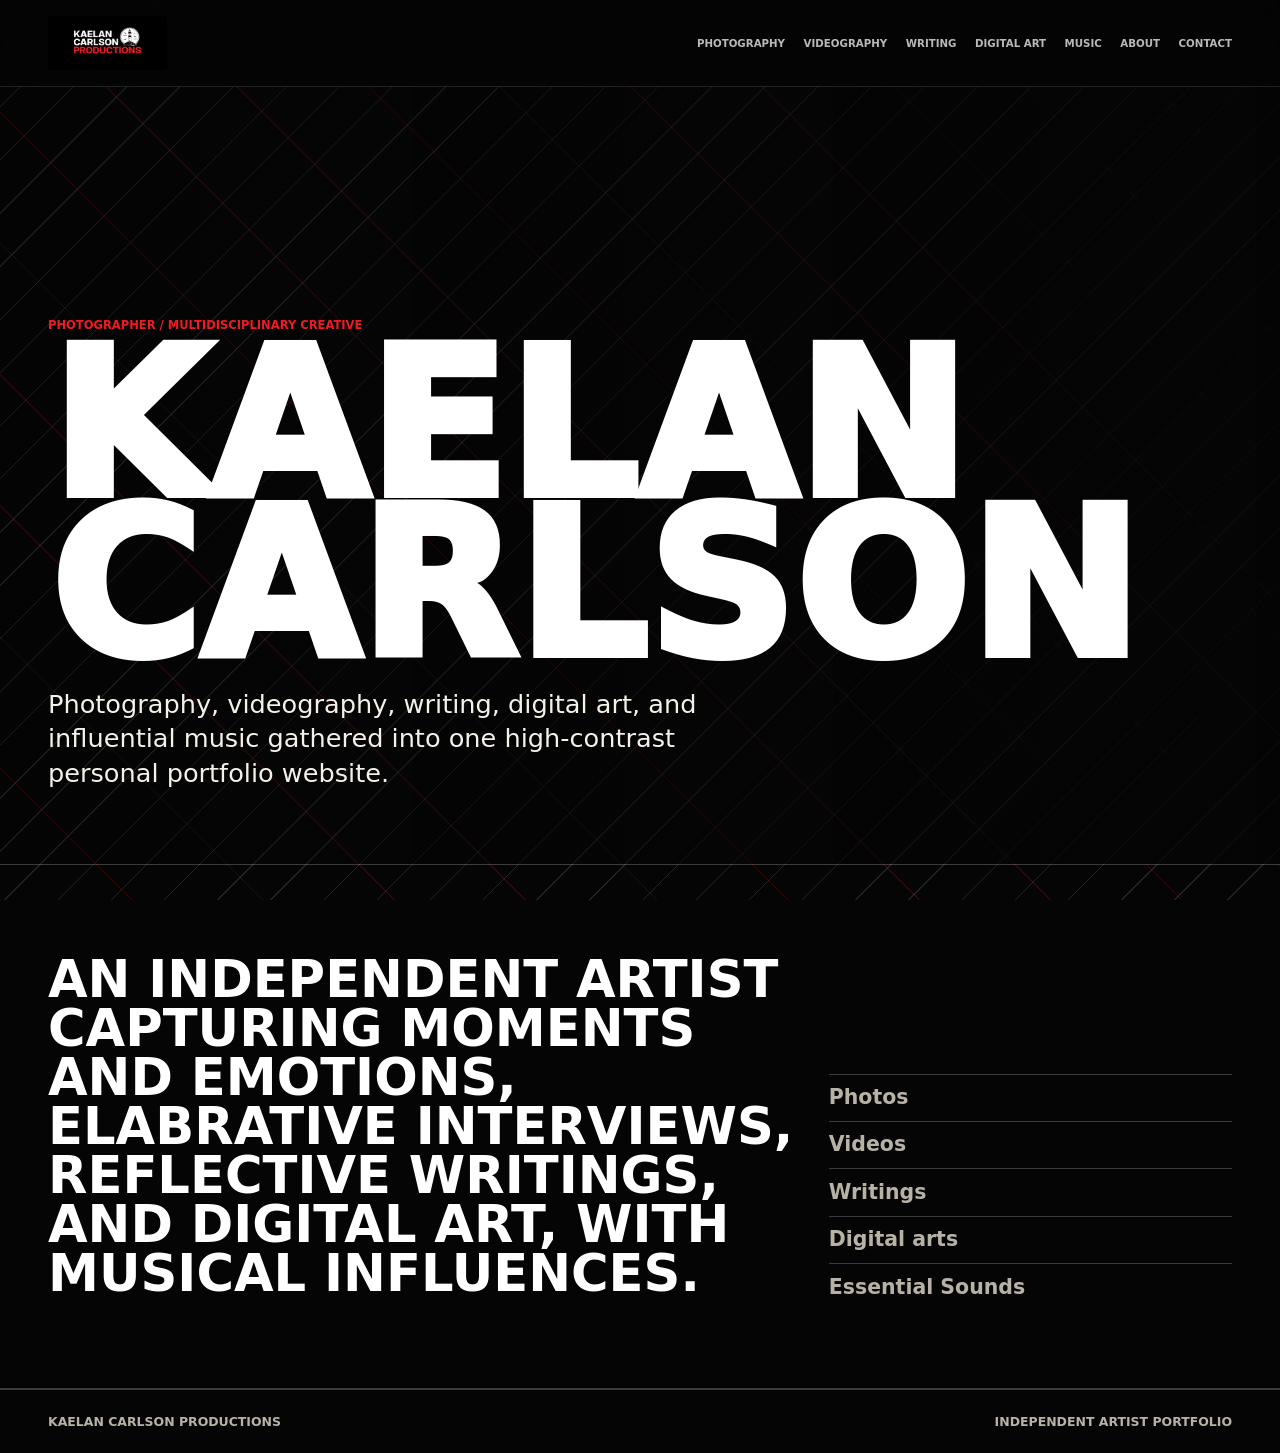
==== commit c91d95d3: "update" ====
--- a/index.html
+++ b/index.html
@@ -1,6 +1,15 @@
 <!doctype html>
 <html lang="en">
   <head>
+    <!-- Google tag (gtag.js) -->
+<script async src="https://www.googletagmanager.com/gtag/js?id=G-VK9JCMCY7R"></script>
+<script>
+  window.dataLayer = window.dataLayer || [];
+  function gtag(){dataLayer.push(arguments);}
+  gtag('js', new Date());
+
+  gtag('config', 'G-VK9JCMCY7R');
+</script>
     <meta charset="utf-8" />
     <meta name="viewport" content="width=device-width, initial-scale=1" />
     <meta
--- a/styles.css
+++ b/styles.css
@@ -41,7 +41,7 @@
   background-size: var(--page-pattern-size);
   content: "";
   inset: 0;
-  opacity: 0.25;
+  opacity: 1;
   pointer-events: none;
   position: fixed;
   z-index: 0;
@@ -225,17 +225,6 @@
   inset: 0;
   position: absolute;
   transform: scale(1.02);
-}
-
-.hero-image::after {
-  background-image: var(--page-pattern);
-  background-position: center;
-  background-size: var(--page-pattern-size);
-  content: "";
-  inset: 0;
-  opacity: 0.25;
-  pointer-events: none;
-  position: absolute;
 }
 
 .hero-copy {
@@ -851,6 +840,18 @@
   width: 100%;
 }
 
+.spotify-art-fallback {
+  align-items: center;
+  aspect-ratio: 1;
+  background: var(--black);
+  color: var(--white);
+  display: grid;
+  font-size: clamp(1.4rem, 4vw, 3rem);
+  font-weight: 950;
+  letter-spacing: 0;
+  text-transform: uppercase;
+}
+
 .spotify-cover-grid span {
   color: var(--signal);
   font-size: 0.7rem;
